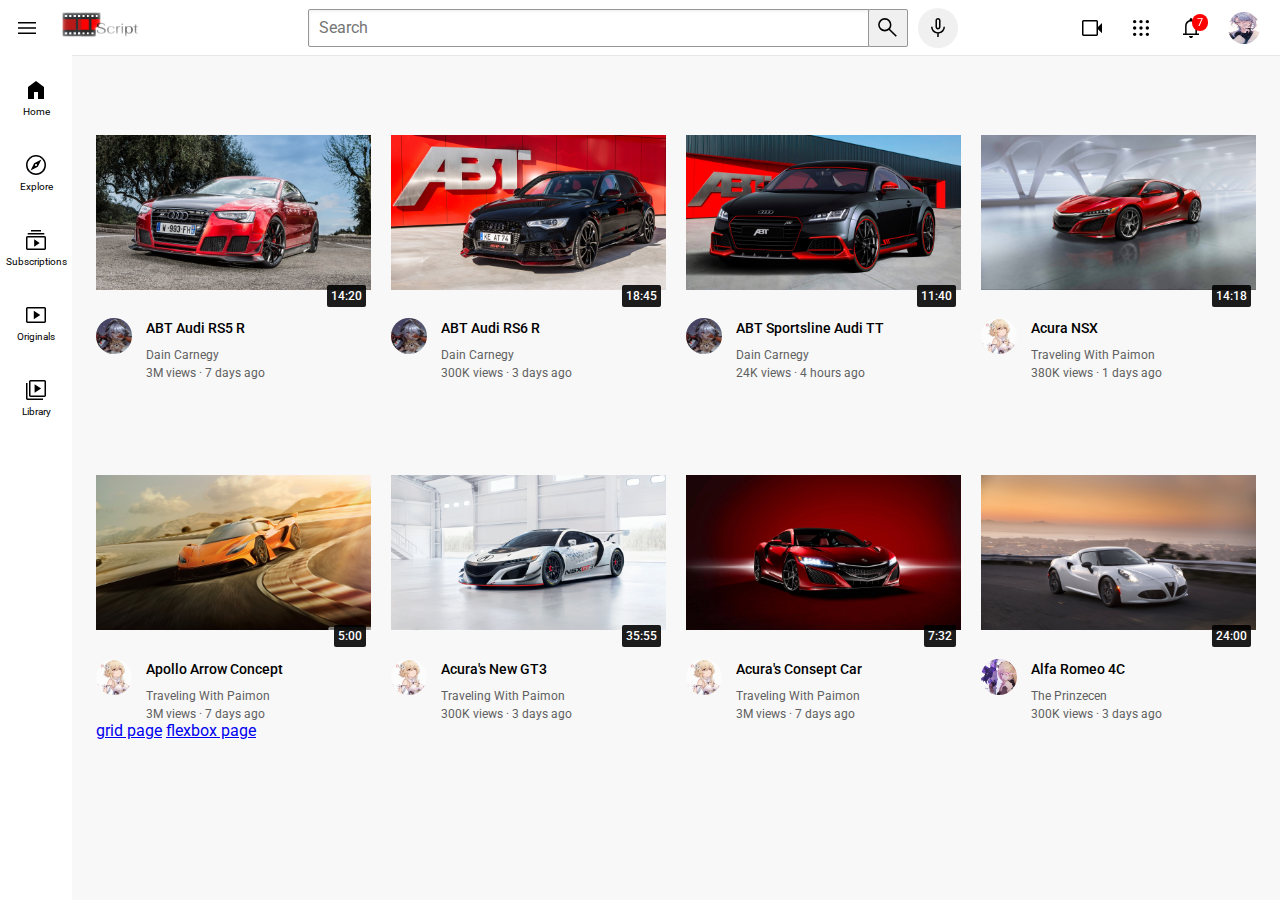
==== index.html @ e938be66 "initial commit" ====
<!DOCTYPE html>
<html lang="en">
<head>
    <meta charset="UTF-8">
    <meta http-equiv="X-UA-Compatible" content="IE=edge">
    <meta name="viewport" content="width=device-width, initial-scale=1.0">
    <link rel="stylesheet" href="styles/main.css">
    <link rel="stylesheet" href="styles/header.css">
    <link rel="stylesheet" href="styles/video.css">
    <link rel="stylesheet" href="styles/side-bar.css">
    <link rel="apple-touch-icon" sizes="180x180" href="logo/apple-touch-icon.png">
    <link rel="icon" type="image/png" sizes="32x32" href="logo/favicon-32x32.png">
    <link rel="icon" type="image/png" sizes="16x16" href="logo/favicon-16x16.png">
    <title>Document</title>
</head>
<body>
    <header class="header">
        <div class="left-section">
            <div class="menu-container">
                <img class="hambuger-menu" src="icons/menu.svg" alt="hambuger-menu">
                <div class="tooltip">Menu</div>  
            </div>
            <div>
                <img src="logo/Logo.png" alt="">
            </div>            
        </div>
        <div class="middle-section">
            <input class="search-bar" type="text" placeholder="Search">
            <button class="search">
                <img class="search-icon" src="icons/search.svg" alt="search">
                <div class="tooltip">Search</div>
            </button>
            <button class="mic">
                <img class="mic-icon" src="icons/mic.svg" alt="mic">
                <div class="tooltip">Search with your voice</div>
            </button>
        </div>
        <div class="right-section">  
            <div class="uploads">
                <img class="videocam" src="icons/videocam.svg" alt="videocam">
                <div class="tooltip">Create</div>
            </div>
            <div class="apps-button">
                <img class="apps" src="icons/apps.svg" alt="apps">
                <div class="tooltip">Apps</div>
            </div>            
            <div class="notifications-container">
                <img class="notifications" src="icons/notifications.svg" alt="notifications">
                <div class="notifications-count">7</div>
                <div class="tooltip">Notifications</div>
            </div> 
            <div class="current-user-picture-container">
                <img class="current-user-picture" src="channel-imgs/4.jpg" alt="">
                <div class="tooltip">Your Profile</div>
            </div>           
            
        </div>        
    </header>
    <nav class="side-bar">
        <div class="sidebar-links">
            <img src="icons/home.svg" alt="">
            <div>Home</div>
        </div>
        <div class="sidebar-links">
            <img src="icons/explore.svg" alt="">
            <div>Explore</div>
        </div>
        <div class="sidebar-links">
            <img src="icons/subscriptions.svg" alt="">
            <div>Subscriptions</div>
        </div>
        <div class="sidebar-links">
            <img src="icons/smart-display.svg" alt="">
            <div>Originals</div>
        </div>
        <div class="sidebar-links">
            <img src="icons/video-library.svg" alt="">
            <div>Library</div>
        </div>
    </nav>
    <main>
        <section class="video-grid">
            <div class="video-preview">
                <div class="video-thumbnail">
                    <img src="imgs/ABT Audi RS5 R.jpg" alt="ABT Audi RS5 R.jpg">
                    <div class="video-time">
                        14:20
                    </div>
                </div>
                
                <div class="video-info-grid">
                    <div class="channel-imgs">
                        <img src="channel-imgs/3.jpg" alt="">
                    </div>
                    <div class="video-info">
                        <p class="video-title">ABT Audi RS5 R</p>
                        <p class="video-author">Dain Carnegy</p>
                        <p class="video-stats">3M views &#183; 7 days ago</p>
                    </div>
                </div>
            </div>    
            <div class="video-preview">
                <div class="video-thumbnail">
                    <img src="imgs/ABT Audi RS6 R.jpg" alt="ABT Audi RS5 R.jpg">
                    <div class="video-time">
                        18:45
                    </div>
                </div>
                <div class="video-info-grid">
                    <div class="channel-imgs">
                        <img src="channel-imgs/3.jpg" alt="">
                    </div>
                    <div class="video-info">
                        <p class="video-title">ABT Audi RS6 R</p>
                        <p class="video-author">Dain Carnegy</p>
                        <p class="video-stats">300K views &#183; 3 days ago</p>
                    </div>
                </div>
            </div>    
            <div class="video-preview">
                <div class="video-thumbnail">
                    <img src="imgs/ABT Sportsline Audi TT.jpg" alt="ABT Sportsline Audi TT">
                    <div class="video-time">
                        11:40
                    </div>
                </div>
                <div class="video-info-grid">
                    <div class="channel-imgs">
                        <img src="channel-imgs/3.jpg" alt="">
                    </div>
                    <div class="video-info">
                        <p class="video-title">ABT Sportsline Audi TT</p>
                        <p class="video-author">Dain Carnegy</p>
                        <p class="video-stats">24K views &#183; 4 hours ago</p>
                    </div>
                </div>
            </div>    
            <div class="video-preview">
                <div class="video-thumbnail">
                    <img src="imgs/Acura NSX 3.jpg" alt="Acura NSX 3.jpg">
                    <div class="video-time">
                        14:18
                    </div>
                </div>
                <div class="video-info-grid">
                    <div class="channel-imgs">
                        <img src="channel-imgs/1.jpg" alt="">
                    </div>
                    <div class="video-info">
                        <p class="video-title">Acura NSX</p>
                        <p class="video-author">Traveling With Paimon</p>
                        <p class="video-stats">380K views &#183; 1 days ago</p>
                    </div>
                </div>
            </div>    
            <div class="video-preview">
                <div class="video-thumbnail">
                    <img src="imgs/Apollo Arrow.jpg" alt="Apollo Arrow.jpg">
                    <div class="video-time">
                        5:00
                    </div>
                </div>
                <div class="video-info-grid">
                    <div class="channel-imgs">
                        <img src="channel-imgs/1.jpg" alt="">
                    </div>
                    <div class="video-info">
                        <p class="video-title">Apollo Arrow Concept</p>
                        <p class="video-author">Traveling With Paimon</p>
                        <p class="video-stats">3M views &#183; 7 days ago</p>
                    </div>
                </div>
            </div>    
            <div class="video-preview">
                <div class="video-thumbnail">
                    <img src="imgs/Acura NSX GT3.jpg" alt="Acura NSX GT3.jpg">
                    <div class="video-time">
                        35:55
                    </div>
                </div>
                <div class="video-info-grid">
                    <div class="channel-imgs">
                        <img src="channel-imgs/1.jpg" alt="">
                    </div>
                    <div class="video-info">
                        <p class="video-title">Acura's New GT3</p>
                        <p class="video-author">Traveling With Paimon</p>
                        <p class="video-stats">300K views &#183; 3 days ago</p>
                    </div>
                </div>
            </div>
            <div class="video-preview">
                <div class="video-thumbnail">
                    <img src="imgs/Acura NSX Supercar.jpg" alt="Acura NSX Supercar.jpg">
                    <div class="video-time">
                        7:32
                    </div>
                </div>
                <div class="video-info-grid">
                    <div class="channel-imgs">
                        <img src="channel-imgs/1.jpg" alt="">
                    </div>
                    <div class="video-info">
                        <p class="video-title">Acura's Consept Car</p>
                        <p class="video-author">Traveling With Paimon</p>
                        <p class="video-stats">3M views &#183; 7 days ago</p>
                    </div>
                </div>
            </div>    
            <div class="video-preview">
                <div class="video-thumbnail">
                    <img src="imgs/Alfa Romeo 4C (2).jpg" alt="Alfa Romeo 4C (2).jpg">
                    <div class="video-time">
                        24:00
                    </div>
                </div>
                <div class="video-info-grid">
                    <div class="channel-imgs">
                        <img src="channel-imgs/2.png" alt="">
                    </div>
                    <div class="video-info">
                        <p class="video-title">Alfa Romeo 4C</p>
                        <p class="video-author">The Prinzecen</p>
                        <p class="video-stats">300K views &#183; 3 days ago</p>
                    </div>
                </div>
            </div>
        </section> 
    </main>

    

    <a href="grid.html" target="_blank">grid page</a>
    <a href="flexbox.html">flexbox page</a>
</body>
</html>
---- styles/main.css ----
@import url('https://fonts.googleapis.com/css2?family=Roboto:ital,wght@0,400;0,500;1,700&display=swap');
*{
    font-family: 'Roboto', sans-serif, Arial;
    margin: 0;
    padding: 0;
    top: 55px;
}

body{
    padding-top: 80px;
    padding-left: 96px;
    padding-right: 24px;
    background-color: rgb(248, 248, 248);
}
---- styles/header.css ----
.header{
    height: 55px;

    display: flex;
    justify-content: space-between;
    align-items: center;
    
    position: fixed;
    top: 0;
    left: 0;
    right: 0;
    z-index: 100;

    background-color: white;
    border-bottom: 1px solid rgb(230, 230, 230);
}

.left-section{
    width: 150px;
    display: flex;
    align-items: center;
}

.middle-section{
    flex: 1;
    margin-left: 70px;
    margin-right: 35px;
    max-width: 650px;
    display: flex;
    align-items: center;
}

.search{
    height: 38px;
    width: 40px;
    background-color: rgb(240, 240, 240);
    border: solid 1px rgb(150, 150, 150);
    margin-left: -2px;
    padding: 3px;
    border-radius: 2px;
}

.search,.mic,.uploads,
.apps-button, .notifications-container,
.current-user-picture-container,
.menu-container{
    top: 0;
    position: relative;
    display: flex;
    justify-content: center;
    align-items: center;
}

.search .tooltip,
.mic .tooltip,
.uploads .tooltip,
.apps-button .tooltip,
.notifications-container .tooltip,
.current-user-picture-container .tooltip,
.menu-container .tooltip{
    position: absolute;
    font-size: 12px;
    padding: 4px 8px;
    border-radius: 2px;
    background-color: grey;
    color: white;
    top: 50px;
    opacity: 0;
    transition: 0.15s;
    pointer-events: none;
    white-space: nowrap;
}

.search:hover .tooltip,
.mic:hover .tooltip,
.uploads:hover .tooltip,
.apps-button:hover .tooltip,
.notifications-container:hover .tooltip,
.current-user-picture-container:hover .tooltip,
.menu-container:hover .tooltip{
    opacity: 1;
}

.search-icon{
    height: 25px;
    width: 25px;
    cursor: pointer;
}

.search-bar{
    height: 36px;
    width: 0;
    flex: 1;
    padding-left: 10px;
    font-size: 16px;
    border: solid 1px rgb(150, 150, 150);
    border-radius: 2px;
    box-shadow: inset 1px 2px 3px rgba(0,0,0,0.05);
}

.search-bar::placeholder{
    font-size: 16px;
}

.mic{
    height: 40px;
    width: 40px;
    margin-left: 10px;
    border-radius: 20px;
    border: none;
    background-color: rgb(240, 240, 240);
    cursor: pointer;
}

.mic-icon{
    height: 24px;
    width: 24px;
}

.right-section{
    width: 180px;
    display: flex;
    align-items: center;
    justify-content: space-between;
    margin-right: 20px;
    flex-shrink: 0;
}

.hambuger-menu{
    height: 24px;
    margin: 0px 24px;
    cursor: pointer;
}

.videocam,
.apps,
.notifications{
    height: 24px;
    width: 24px;
    cursor: pointer;
}

.notifications-container{
    position: relative;
    display: flex;
    top: 0px;
}

.notifications-count{
    position: absolute;
    top: -2px;
    right: -5px;
    background-color: red;
    color: white;
    font-size: 11px;
    padding: 2px 5px;
    border-radius: 16px;
}

.current-user-picture{
    height: 32px;
    width: 32px;
    border-radius: 16px;
    cursor: pointer;
}
---- styles/video.css ----
.video-grid{
    display: grid;
    grid-template-columns: 1fr 1fr 1fr 1fr;
    column-gap: 20px;
    row-gap: 40px;
}

@media (max-width: 500px){
    .video-grid{
        grid-template-columns: 1fr;
    }
}

@media (min-width:501px) and (max-width: 999px){
    .video-grid{
        grid-template-columns: 1fr 1fr 1fr;
    }
}

img{
    width: 100%;
}

.video-thumbnail{
    width: 100%;
    height: 180.422px;
    margin-bottom: 58px;
    position: relative;
}

.video-time{
    position: absolute;
    background-color: rgba(0, 0, 0, 0.89);
    color: white;
    font-size: 12px;
    font-weight: 500;
    top: 150px;
    right: 5px;
    padding: 4px;
    border-radius: 2px;
}

.video-info-grid{
    display: grid;
    grid-template-columns: 50px 1fr;
}

.channel-imgs,
.video-info{
    display: inline-block;
}

.channel-imgs{
    height: 36px;
    width: 36px;
    vertical-align: top;
}

.channel-imgs img{
    width: 100%;
    height: 100%;
    object-fit: cover;
    border-radius: 50px;
}

.video-title{
    font-size: 14px;
    font-weight: 500;
    line-height: 20px;
    margin-bottom: 10px;
}

.video-author,
.video-stats{
    font-size: 12px;
    color: #606060;
}

.video-author{
    margin-bottom: 4px;
}
---- styles/side-bar.css ----
.side-bar{
    position: fixed;
    bottom: 0;
    left: 0;
    top: 55px;
    background-color: white;
    width: 72px;
    z-index: 200;
    padding-top: 5px;
}

.sidebar-links{
    height: 75px;
    display: flex;
    justify-content: center;
    align-items: center;
    flex-direction: column;
    cursor: pointer;
}

.sidebar-links:hover{
    background-color: rgb(230, 230, 230);
}

.sidebar-links img{
    height: 24px;
    width: 24px;
    margin-bottom: 4px;
}

.sidebar-links div{
    font-size: 10px;
}
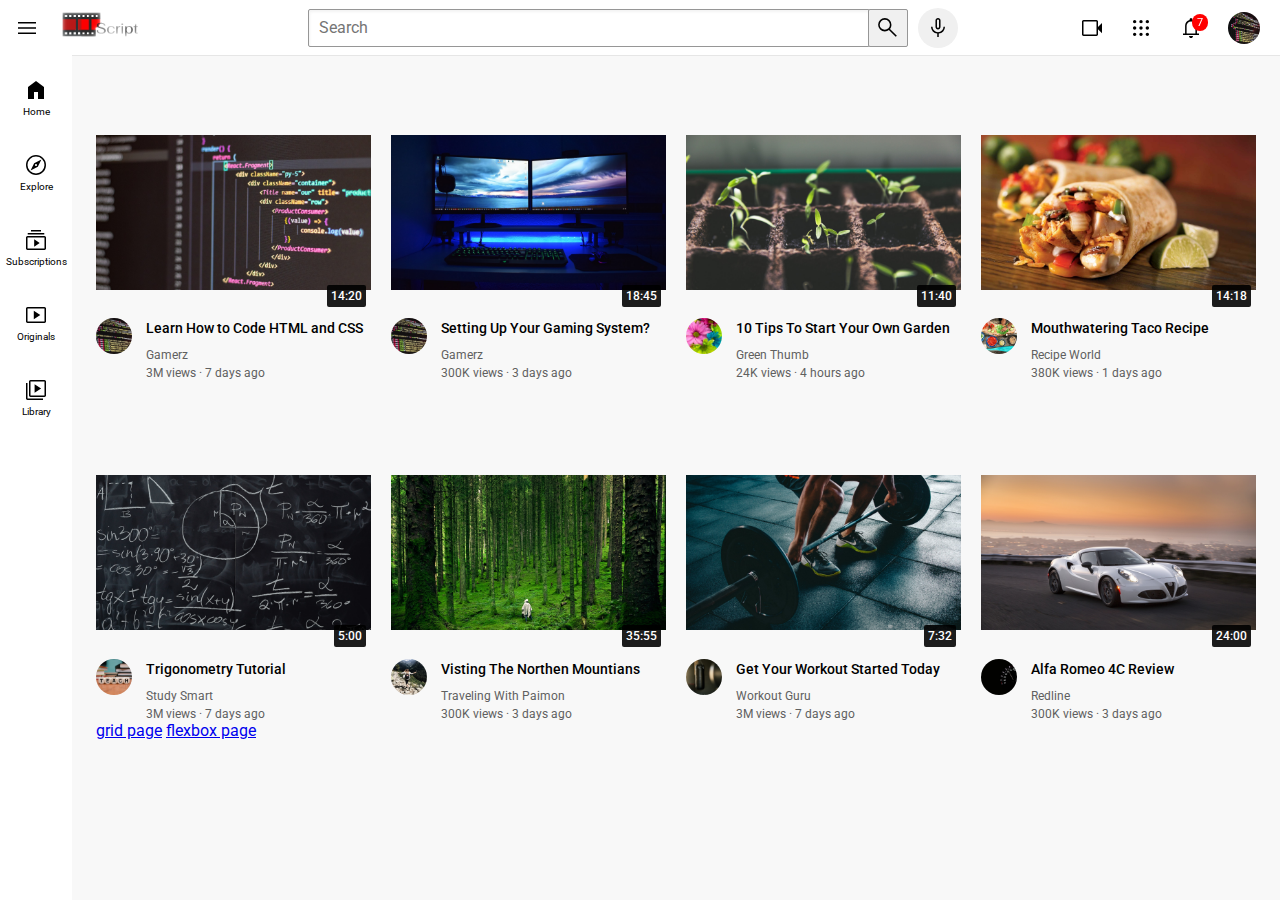
==== commit c5c55569: "videos-update" ====
--- a/index.html
+++ b/index.html
@@ -11,7 +11,7 @@
     <link rel="apple-touch-icon" sizes="180x180" href="logo/apple-touch-icon.png">
     <link rel="icon" type="image/png" sizes="32x32" href="logo/favicon-32x32.png">
     <link rel="icon" type="image/png" sizes="16x16" href="logo/favicon-16x16.png">
-    <title>Document</title>
+    <title>Script</title>
 </head>
 <body>
     <header class="header">
@@ -82,7 +82,7 @@
         <section class="video-grid">
             <div class="video-preview">
                 <div class="video-thumbnail">
-                    <img src="imgs/ABT Audi RS5 R.jpg" alt="ABT Audi RS5 R.jpg">
+                    <img src="imgs/coding.jpg" alt="coding.jpg">
                     <div class="video-time">
                         14:20
                     </div>
@@ -90,100 +90,100 @@
                 
                 <div class="video-info-grid">
                     <div class="channel-imgs">
-                        <img src="channel-imgs/3.jpg" alt="">
-                    </div>
-                    <div class="video-info">
-                        <p class="video-title">ABT Audi RS5 R</p>
-                        <p class="video-author">Dain Carnegy</p>
+                        <img src="channel-imgs/4.jpg" alt="">
+                    </div>
+                    <div class="video-info">
+                        <p class="video-title">Learn How to Code HTML and CSS</p>
+                        <p class="video-author">Gamerz</p>
                         <p class="video-stats">3M views &#183; 7 days ago</p>
                     </div>
                 </div>
             </div>    
             <div class="video-preview">
                 <div class="video-thumbnail">
-                    <img src="imgs/ABT Audi RS6 R.jpg" alt="ABT Audi RS5 R.jpg">
+                    <img src="imgs/computers.jpg" alt="computers.jpg">
                     <div class="video-time">
                         18:45
                     </div>
                 </div>
                 <div class="video-info-grid">
                     <div class="channel-imgs">
-                        <img src="channel-imgs/3.jpg" alt="">
-                    </div>
-                    <div class="video-info">
-                        <p class="video-title">ABT Audi RS6 R</p>
-                        <p class="video-author">Dain Carnegy</p>
+                        <img src="channel-imgs/4.jpg" alt="">
+                    </div>
+                    <div class="video-info">
+                        <p class="video-title">Setting Up Your Gaming System?</p>
+                        <p class="video-author">Gamerz</p>
                         <p class="video-stats">300K views &#183; 3 days ago</p>
                     </div>
                 </div>
             </div>    
             <div class="video-preview">
                 <div class="video-thumbnail">
-                    <img src="imgs/ABT Sportsline Audi TT.jpg" alt="ABT Sportsline Audi TT">
+                    <img src="imgs/gardening.jpg" alt="gardening.jpg">
                     <div class="video-time">
                         11:40
                     </div>
                 </div>
                 <div class="video-info-grid">
                     <div class="channel-imgs">
-                        <img src="channel-imgs/3.jpg" alt="">
-                    </div>
-                    <div class="video-info">
-                        <p class="video-title">ABT Sportsline Audi TT</p>
-                        <p class="video-author">Dain Carnegy</p>
+                        <img src="channel-imgs/6.jpg" alt="">
+                    </div>
+                    <div class="video-info">
+                        <p class="video-title">10 Tips To Start Your Own Garden</p>
+                        <p class="video-author">Green Thumb</p>
                         <p class="video-stats">24K views &#183; 4 hours ago</p>
                     </div>
                 </div>
             </div>    
             <div class="video-preview">
                 <div class="video-thumbnail">
-                    <img src="imgs/Acura NSX 3.jpg" alt="Acura NSX 3.jpg">
+                    <img src="imgs/tacos.jpg" alt="tacos.jpg">
                     <div class="video-time">
                         14:18
                     </div>
                 </div>
                 <div class="video-info-grid">
                     <div class="channel-imgs">
-                        <img src="channel-imgs/1.jpg" alt="">
-                    </div>
-                    <div class="video-info">
-                        <p class="video-title">Acura NSX</p>
-                        <p class="video-author">Traveling With Paimon</p>
+                        <img src="channel-imgs/7.jpg" alt="">
+                    </div>
+                    <div class="video-info">
+                        <p class="video-title">Mouthwatering Taco Recipe</p>
+                        <p class="video-author">Recipe World</p>
                         <p class="video-stats">380K views &#183; 1 days ago</p>
                     </div>
                 </div>
             </div>    
             <div class="video-preview">
                 <div class="video-thumbnail">
-                    <img src="imgs/Apollo Arrow.jpg" alt="Apollo Arrow.jpg">
+                    <img src="imgs/trigonometry.jpg" alt="trigonometry.jpg">
                     <div class="video-time">
                         5:00
                     </div>
                 </div>
                 <div class="video-info-grid">
                     <div class="channel-imgs">
-                        <img src="channel-imgs/1.jpg" alt="">
-                    </div>
-                    <div class="video-info">
-                        <p class="video-title">Apollo Arrow Concept</p>
-                        <p class="video-author">Traveling With Paimon</p>
+                        <img src="channel-imgs/5.jpg" alt="">
+                    </div>
+                    <div class="video-info">
+                        <p class="video-title">Trigonometry Tutorial</p>
+                        <p class="video-author">Study Smart</p>
                         <p class="video-stats">3M views &#183; 7 days ago</p>
                     </div>
                 </div>
             </div>    
             <div class="video-preview">
                 <div class="video-thumbnail">
-                    <img src="imgs/Acura NSX GT3.jpg" alt="Acura NSX GT3.jpg">
+                    <img src="imgs/woods.jpg" alt="woods.jpg">
                     <div class="video-time">
                         35:55
                     </div>
                 </div>
                 <div class="video-info-grid">
                     <div class="channel-imgs">
-                        <img src="channel-imgs/1.jpg" alt="">
-                    </div>
-                    <div class="video-info">
-                        <p class="video-title">Acura's New GT3</p>
+                        <img src="channel-imgs/2.jpg" alt="">
+                    </div>
+                    <div class="video-info">
+                        <p class="video-title">Visting The Northen Mountians</p>
                         <p class="video-author">Traveling With Paimon</p>
                         <p class="video-stats">300K views &#183; 3 days ago</p>
                     </div>
@@ -191,7 +191,7 @@
             </div>
             <div class="video-preview">
                 <div class="video-thumbnail">
-                    <img src="imgs/Acura NSX Supercar.jpg" alt="Acura NSX Supercar.jpg">
+                    <img src="imgs/workout.jpg" alt="workout.jpg">
                     <div class="video-time">
                         7:32
                     </div>
@@ -201,8 +201,8 @@
                         <img src="channel-imgs/1.jpg" alt="">
                     </div>
                     <div class="video-info">
-                        <p class="video-title">Acura's Consept Car</p>
-                        <p class="video-author">Traveling With Paimon</p>
+                        <p class="video-title">Get Your Workout Started Today</p>
+                        <p class="video-author">Workout Guru</p>
                         <p class="video-stats">3M views &#183; 7 days ago</p>
                     </div>
                 </div>
@@ -216,11 +216,11 @@
                 </div>
                 <div class="video-info-grid">
                     <div class="channel-imgs">
-                        <img src="channel-imgs/2.png" alt="">
-                    </div>
-                    <div class="video-info">
-                        <p class="video-title">Alfa Romeo 4C</p>
-                        <p class="video-author">The Prinzecen</p>
+                        <img src="channel-imgs/3.jpg" alt="">
+                    </div>
+                    <div class="video-info">
+                        <p class="video-title">Alfa Romeo 4C Review</p>
+                        <p class="video-author">Redline</p>
                         <p class="video-stats">300K views &#183; 3 days ago</p>
                     </div>
                 </div>
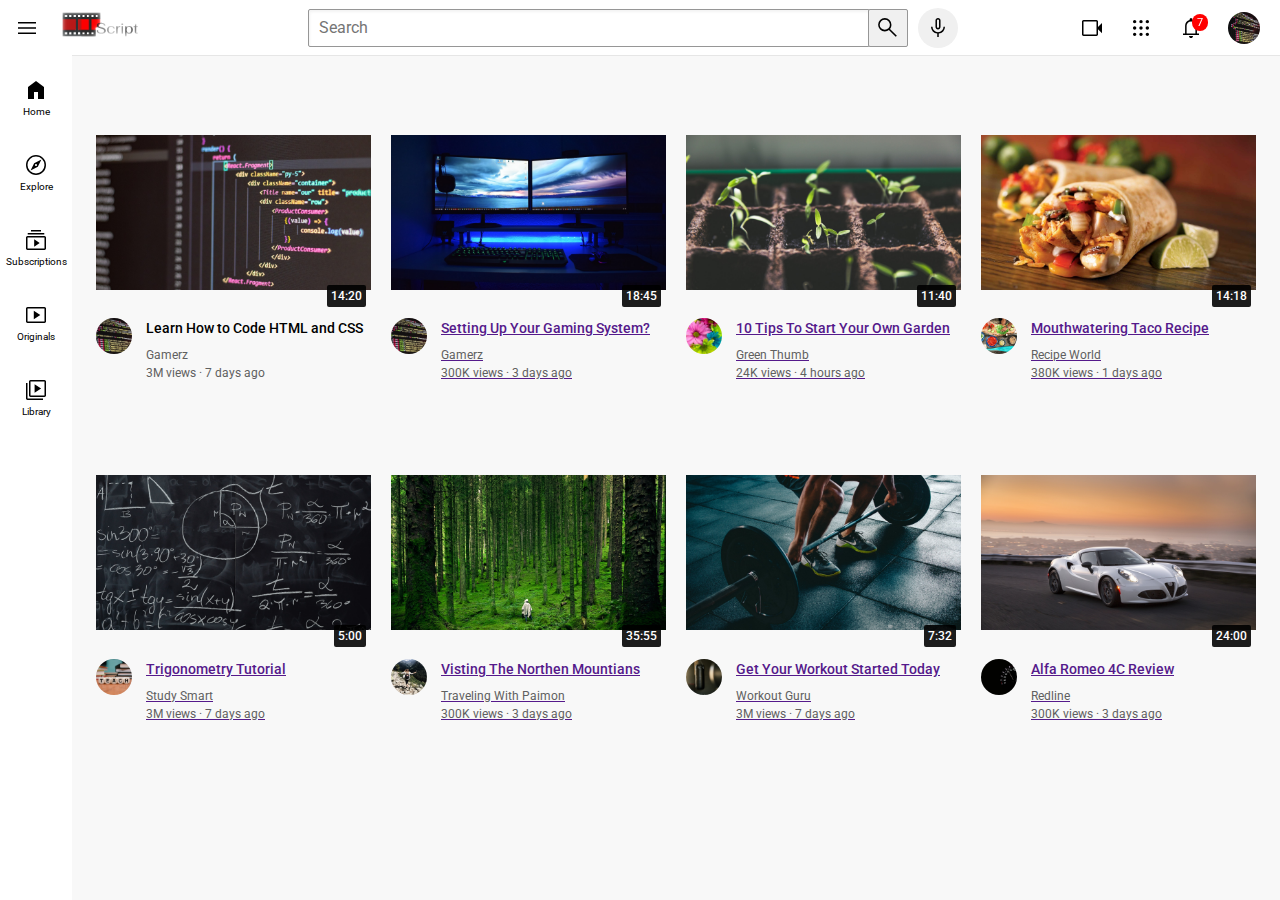
==== commit 5fa8330e: "adding-links" ====
--- a/index.html
+++ b/index.html
@@ -100,137 +100,146 @@
                 </div>
             </div>    
             <div class="video-preview">
-                <div class="video-thumbnail">
-                    <img src="imgs/computers.jpg" alt="computers.jpg">
-                    <div class="video-time">
-                        18:45
-                    </div>
-                </div>
-                <div class="video-info-grid">
-                    <div class="channel-imgs">
-                        <img src="channel-imgs/4.jpg" alt="">
-                    </div>
-                    <div class="video-info">
-                        <p class="video-title">Setting Up Your Gaming System?</p>
-                        <p class="video-author">Gamerz</p>
-                        <p class="video-stats">300K views &#183; 3 days ago</p>
-                    </div>
-                </div>
-            </div>    
-            <div class="video-preview">
-                <div class="video-thumbnail">
-                    <img src="imgs/gardening.jpg" alt="gardening.jpg">
-                    <div class="video-time">
-                        11:40
-                    </div>
-                </div>
-                <div class="video-info-grid">
-                    <div class="channel-imgs">
-                        <img src="channel-imgs/6.jpg" alt="">
-                    </div>
-                    <div class="video-info">
-                        <p class="video-title">10 Tips To Start Your Own Garden</p>
-                        <p class="video-author">Green Thumb</p>
-                        <p class="video-stats">24K views &#183; 4 hours ago</p>
-                    </div>
-                </div>
-            </div>    
-            <div class="video-preview">
-                <div class="video-thumbnail">
-                    <img src="imgs/tacos.jpg" alt="tacos.jpg">
-                    <div class="video-time">
-                        14:18
-                    </div>
-                </div>
-                <div class="video-info-grid">
-                    <div class="channel-imgs">
-                        <img src="channel-imgs/7.jpg" alt="">
-                    </div>
-                    <div class="video-info">
-                        <p class="video-title">Mouthwatering Taco Recipe</p>
-                        <p class="video-author">Recipe World</p>
-                        <p class="video-stats">380K views &#183; 1 days ago</p>
-                    </div>
-                </div>
-            </div>    
-            <div class="video-preview">
-                <div class="video-thumbnail">
-                    <img src="imgs/trigonometry.jpg" alt="trigonometry.jpg">
-                    <div class="video-time">
-                        5:00
-                    </div>
-                </div>
-                <div class="video-info-grid">
-                    <div class="channel-imgs">
-                        <img src="channel-imgs/5.jpg" alt="">
-                    </div>
-                    <div class="video-info">
-                        <p class="video-title">Trigonometry Tutorial</p>
-                        <p class="video-author">Study Smart</p>
-                        <p class="video-stats">3M views &#183; 7 days ago</p>
-                    </div>
-                </div>
-            </div>    
-            <div class="video-preview">
-                <div class="video-thumbnail">
-                    <img src="imgs/woods.jpg" alt="woods.jpg">
-                    <div class="video-time">
-                        35:55
-                    </div>
-                </div>
-                <div class="video-info-grid">
-                    <div class="channel-imgs">
-                        <img src="channel-imgs/2.jpg" alt="">
-                    </div>
-                    <div class="video-info">
-                        <p class="video-title">Visting The Northen Mountians</p>
-                        <p class="video-author">Traveling With Paimon</p>
-                        <p class="video-stats">300K views &#183; 3 days ago</p>
-                    </div>
-                </div>
-            </div>
-            <div class="video-preview">
-                <div class="video-thumbnail">
-                    <img src="imgs/workout.jpg" alt="workout.jpg">
-                    <div class="video-time">
-                        7:32
-                    </div>
-                </div>
-                <div class="video-info-grid">
-                    <div class="channel-imgs">
-                        <img src="channel-imgs/1.jpg" alt="">
-                    </div>
-                    <div class="video-info">
-                        <p class="video-title">Get Your Workout Started Today</p>
-                        <p class="video-author">Workout Guru</p>
-                        <p class="video-stats">3M views &#183; 7 days ago</p>
-                    </div>
-                </div>
-            </div>    
-            <div class="video-preview">
-                <div class="video-thumbnail">
-                    <img src="imgs/Alfa Romeo 4C (2).jpg" alt="Alfa Romeo 4C (2).jpg">
-                    <div class="video-time">
-                        24:00
-                    </div>
-                </div>
-                <div class="video-info-grid">
-                    <div class="channel-imgs">
-                        <img src="channel-imgs/3.jpg" alt="">
-                    </div>
-                    <div class="video-info">
-                        <p class="video-title">Alfa Romeo 4C Review</p>
-                        <p class="video-author">Redline</p>
-                        <p class="video-stats">300K views &#183; 3 days ago</p>
-                    </div>
-                </div>
+                <a href="">
+                    <div class="video-thumbnail">
+                        <img src="imgs/computers.jpg" alt="computers.jpg">
+                        <div class="video-time">
+                            18:45
+                        </div>
+                    </div>
+                    <div class="video-info-grid">
+                        <div class="channel-imgs">
+                            <img src="channel-imgs/4.jpg" alt="">
+                        </div>
+                        <div class="video-info">
+                            <p class="video-title">Setting Up Your Gaming System?</p>
+                            <p class="video-author">Gamerz</p>
+                            <p class="video-stats">300K views &#183; 3 days ago</p>
+                        </div>
+                    </div>
+                </a>                
+            </div>    
+            <div class="video-preview">
+                <a href="">
+                    <div class="video-thumbnail">
+                        <img src="imgs/gardening.jpg" alt="gardening.jpg">
+                        <div class="video-time">
+                            11:40
+                        </div>
+                    </div>
+                    <div class="video-info-grid">
+                        <div class="channel-imgs">
+                            <img src="channel-imgs/6.jpg" alt="">
+                        </div>
+                        <div class="video-info">
+                            <p class="video-title">10 Tips To Start Your Own Garden</p>
+                            <p class="video-author">Green Thumb</p>
+                            <p class="video-stats">24K views &#183; 4 hours ago</p>
+                        </div>
+                    </div>
+                </a>                
+            </div>    
+            <div class="video-preview">
+                <a href="">
+                    <div class="video-thumbnail">
+                        <img src="imgs/tacos.jpg" alt="tacos.jpg">
+                        <div class="video-time">
+                            14:18
+                        </div>
+                    </div>
+                    <div class="video-info-grid">
+                        <div class="channel-imgs">
+                            <img src="channel-imgs/7.jpg" alt="">
+                        </div>
+                        <div class="video-info">
+                            <p class="video-title">Mouthwatering Taco Recipe</p>
+                            <p class="video-author">Recipe World</p>
+                            <p class="video-stats">380K views &#183; 1 days ago</p>
+                        </div>
+                    </div>
+                </a>                
+            </div>    
+            <div class="video-preview">
+                <a href="">
+                    <div class="video-thumbnail">
+                        <img src="imgs/trigonometry.jpg" alt="trigonometry.jpg">
+                        <div class="video-time">
+                            5:00
+                        </div>
+                    </div>
+                    <div class="video-info-grid">
+                        <div class="channel-imgs">
+                            <img src="channel-imgs/5.jpg" alt="">
+                        </div>
+                        <div class="video-info">
+                            <p class="video-title">Trigonometry Tutorial</p>
+                            <p class="video-author">Study Smart</p>
+                            <p class="video-stats">3M views &#183; 7 days ago</p>
+                        </div>
+                    </div>
+                </a>                
+            </div>    
+            <div class="video-preview">
+                <a href="">
+                    <div class="video-thumbnail">
+                        <img src="imgs/woods.jpg" alt="woods.jpg">
+                        <div class="video-time">
+                            35:55
+                        </div>
+                    </div>
+                    <div class="video-info-grid">
+                        <div class="channel-imgs">
+                            <img src="channel-imgs/2.jpg" alt="">
+                        </div>
+                        <div class="video-info">
+                            <p class="video-title">Visting The Northen Mountians</p>
+                            <p class="video-author">Traveling With Paimon</p>
+                            <p class="video-stats">300K views &#183; 3 days ago</p>
+                        </div>
+                    </div>
+                </a>                
+            </div>
+            <div class="video-preview">
+                <a href="">
+                    <div class="video-thumbnail">
+                        <img src="imgs/workout.jpg" alt="workout.jpg">
+                        <div class="video-time">
+                            7:32
+                        </div>
+                    </div>
+                    <div class="video-info-grid">
+                        <div class="channel-imgs">
+                            <img src="channel-imgs/1.jpg" alt="">
+                        </div>
+                        <div class="video-info">
+                            <p class="video-title">Get Your Workout Started Today</p>
+                            <p class="video-author">Workout Guru</p>
+                            <p class="video-stats">3M views &#183; 7 days ago</p>
+                        </div>
+                    </div>
+                </a>                
+            </div>    
+            <div class="video-preview">
+                <a href="">
+                    <div class="video-thumbnail">
+                        <img src="imgs/Alfa Romeo 4C (2).jpg" alt="Alfa Romeo 4C (2).jpg">
+                        <div class="video-time">
+                            24:00
+                        </div>
+                    </div>
+                    <div class="video-info-grid">
+                        <div class="channel-imgs">
+                            <img src="channel-imgs/3.jpg" alt="">
+                        </div>
+                        <div class="video-info">
+                            <p class="video-title">Alfa Romeo 4C Review</p>
+                            <p class="video-author">Redline</p>
+                            <p class="video-stats">300K views &#183; 3 days ago</p>
+                        </div>
+                    </div>
+                </a>                
             </div>
         </section> 
     </main>
-
-    
-
-    <a href="grid.html" target="_blank">grid page</a>
-    <a href="flexbox.html">flexbox page</a>
 </body>
 </html>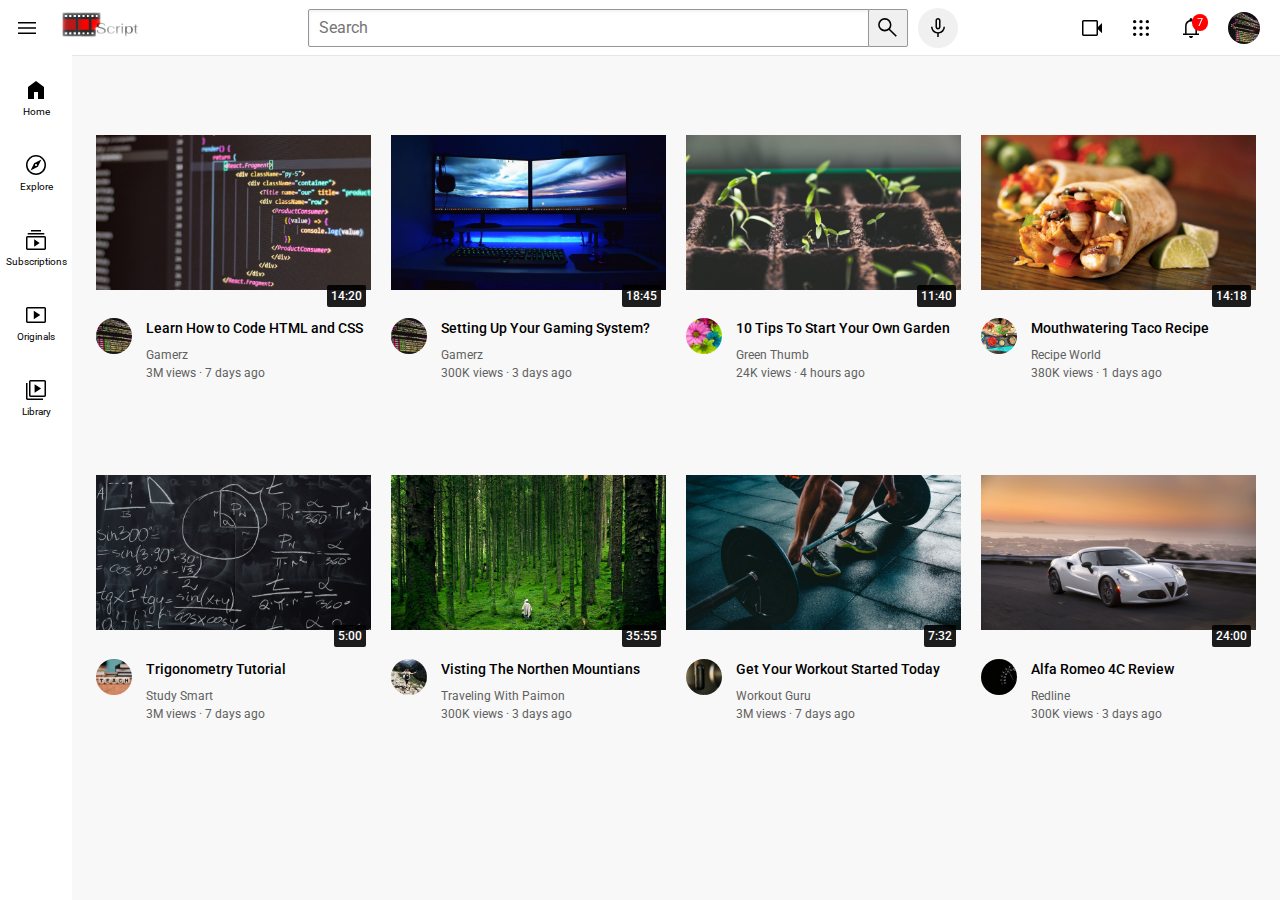
==== commit 869f4b02: "last-one" ====
--- a/index.html
+++ b/index.html
@@ -81,23 +81,25 @@
     <main>
         <section class="video-grid">
             <div class="video-preview">
-                <div class="video-thumbnail">
-                    <img src="imgs/coding.jpg" alt="coding.jpg">
-                    <div class="video-time">
-                        14:20
-                    </div>
-                </div>
-                
-                <div class="video-info-grid">
-                    <div class="channel-imgs">
-                        <img src="channel-imgs/4.jpg" alt="">
-                    </div>
-                    <div class="video-info">
-                        <p class="video-title">Learn How to Code HTML and CSS</p>
-                        <p class="video-author">Gamerz</p>
-                        <p class="video-stats">3M views &#183; 7 days ago</p>
-                    </div>
-                </div>
+                <a href="">
+                    <div class="video-thumbnail">
+                        <img src="imgs/coding.jpg" alt="coding.jpg">
+                        <div class="video-time">
+                            14:20
+                        </div>
+                    </div>
+                    
+                    <div class="video-info-grid">
+                        <div class="channel-imgs">
+                            <img src="channel-imgs/4.jpg" alt="">
+                        </div>
+                        <div class="video-info">
+                            <p class="video-title">Learn How to Code HTML and CSS</p>
+                            <p class="video-author">Gamerz</p>
+                            <p class="video-stats">3M views &#183; 7 days ago</p>
+                        </div>
+                    </div>
+                </a>                
             </div>    
             <div class="video-preview">
                 <a href="">
--- a/styles/video.css
+++ b/styles/video.css
@@ -19,6 +19,11 @@
 
 img{
     width: 100%;
+}
+
+.video-preview a{
+    color: black;
+    text-decoration: none;
 }
 
 .video-thumbnail{
